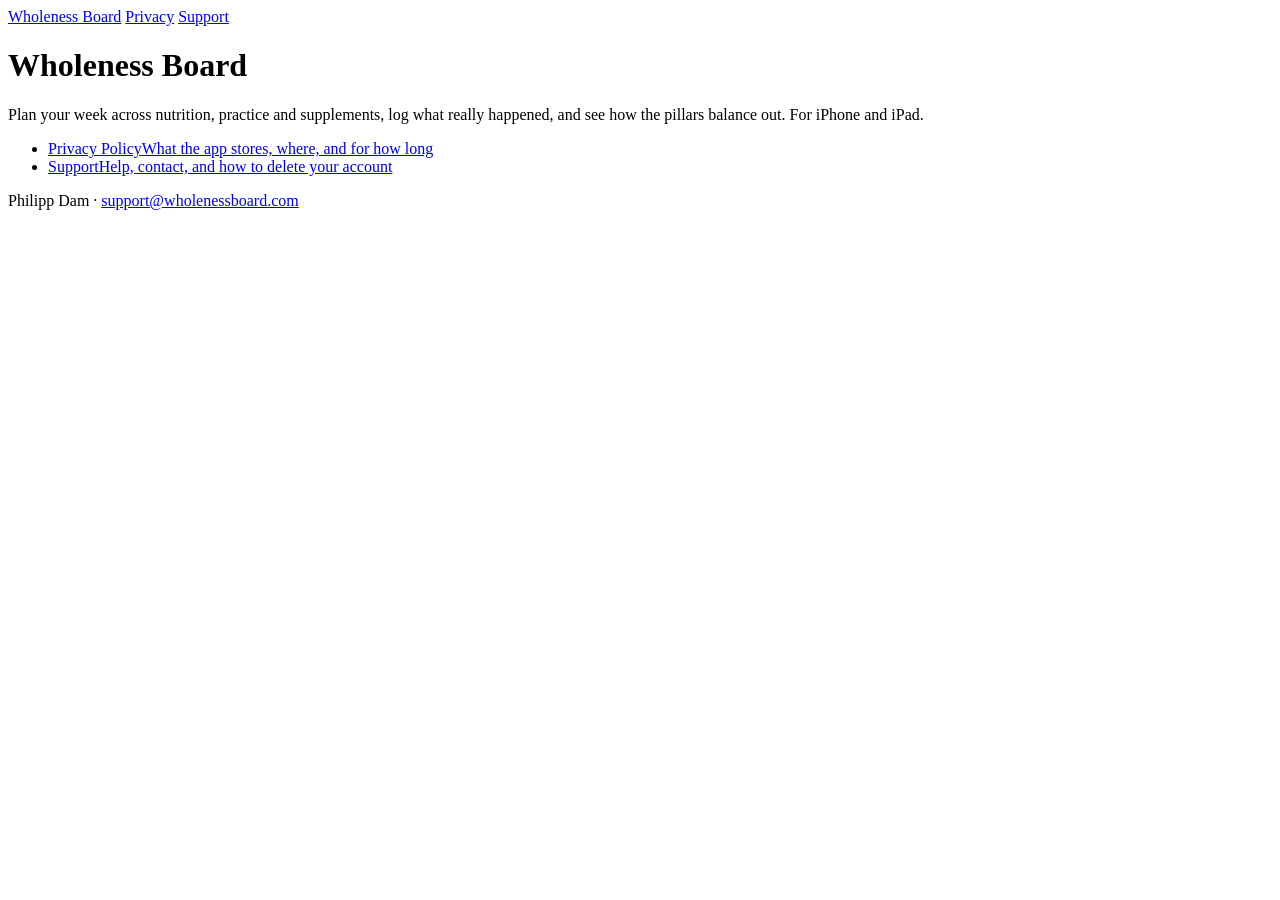
==== index.html @ e7d03c2e "Add index.html" ====
<!doctype html>
<html lang="en">
  <head>
    <meta charset="utf-8" />
    <meta name="viewport" content="width=device-width, initial-scale=1" />
    <title>Wholeness Board</title>
    <meta
      name="description"
      content="Wholeness Board plans your week across nutrition, practice and supplements, and tracks what really happened."
    />
    <link rel="stylesheet" href="style.css" />
  </head>
  <body>
    <main>
      <nav>
        <a href="./">Wholeness Board</a>
        <a href="privacy/">Privacy</a>
        <a href="support/">Support</a>
      </nav>

      <h1>Wholeness Board</h1>
      <p>
        Plan your week across nutrition, practice and supplements, log what really happened, and see
        how the pillars balance out. For iPhone and iPad.
      </p>

      <ul class="links">
        <li>
          <a href="privacy/"
            >Privacy Policy<span>What the app stores, where, and for how long</span></a
          >
        </li>
        <li>
          <a href="support/">Support<span>Help, contact, and how to delete your account</span></a>
        </li>
      </ul>

      <footer>
        Philipp Dam · <a href="mailto:support@wholenessboard.com">support@wholenessboard.com</a>
      </footer>
    </main>
  </body>
</html>
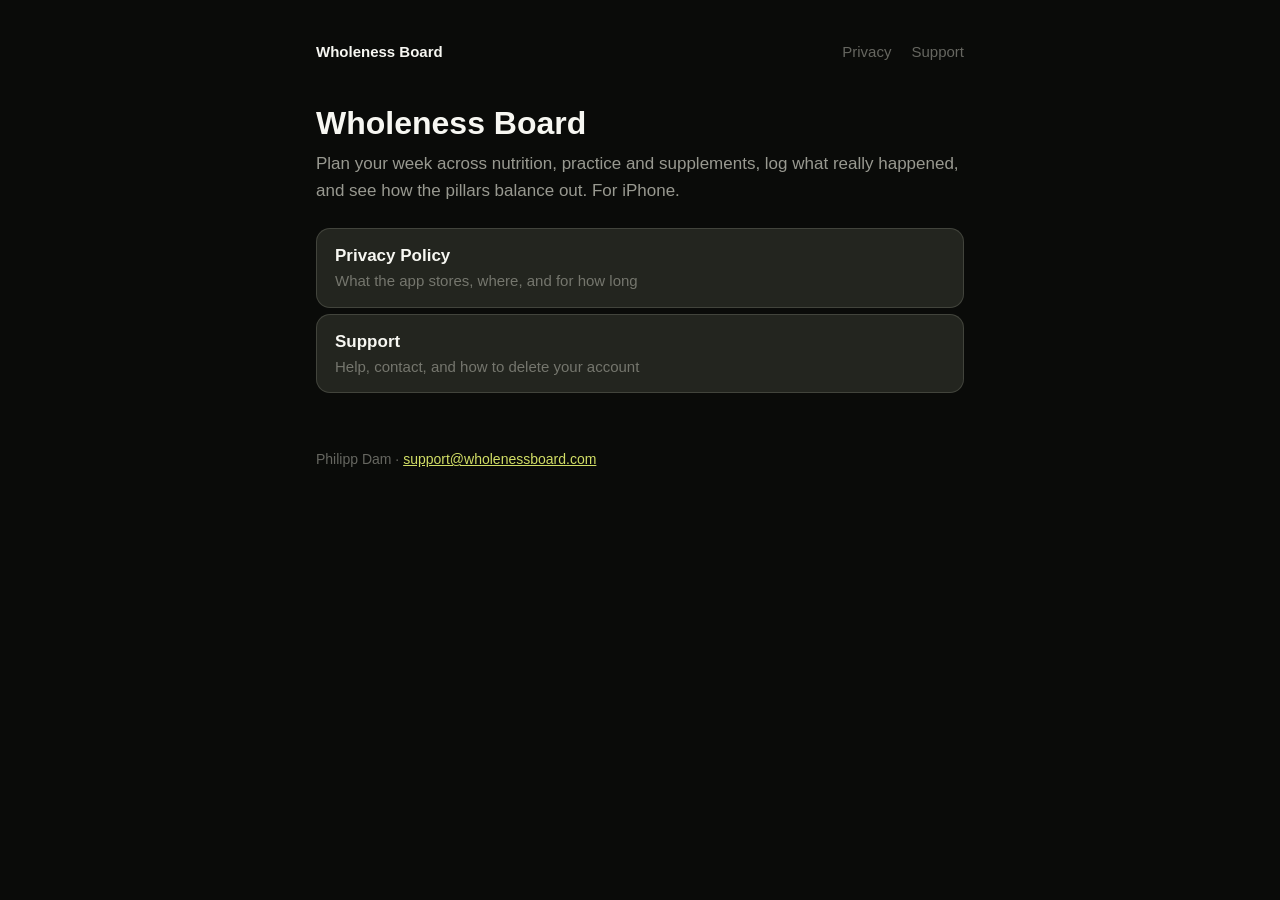
==== commit c4d2ec98: "Say iPhone only" ====
--- a/index.html
+++ b/index.html
@@ -21,7 +21,7 @@
       <h1>Wholeness Board</h1>
       <p>
         Plan your week across nutrition, practice and supplements, log what really happened, and see
-        how the pillars balance out. For iPhone and iPad.
+        how the pillars balance out. For iPhone.
       </p>
 
       <ul class="links">
--- a/style.css
+++ b/style.css
@@ -0,0 +1,151 @@
+/* The app's Olive palette (constants/theme.ts). System fonts only: the pages load nothing from
+   other sites, so opening them sends your IP address to no one but GitHub. */
+:root {
+  --background: #0a0b09;
+  --surface: #23251f;
+  --text-primary: #f7f7f2;
+  --text-secondary: rgba(240, 240, 228, 0.62);
+  --text-muted: rgba(240, 240, 228, 0.4);
+  --border: rgba(255, 255, 235, 0.14);
+  --olive: #b7c44f;
+  --olive-bright: #d2de66;
+  color-scheme: dark;
+}
+
+* {
+  box-sizing: border-box;
+}
+
+html {
+  -webkit-text-size-adjust: 100%;
+}
+
+body {
+  margin: 0;
+  background: var(--background);
+  color: var(--text-secondary);
+  font:
+    17px/1.55 -apple-system,
+    BlinkMacSystemFont,
+    'Segoe UI',
+    Roboto,
+    Helvetica,
+    Arial,
+    sans-serif;
+}
+
+main {
+  max-width: 680px;
+  margin: 0 auto;
+  padding: 40px 16px 64px;
+}
+
+nav {
+  display: flex;
+  gap: 20px;
+  margin-bottom: 40px;
+  font-size: 15px;
+}
+
+nav a {
+  color: var(--text-muted);
+  text-decoration: none;
+}
+
+nav a:first-child {
+  margin-right: auto;
+  color: var(--text-primary);
+  font-weight: 600;
+}
+
+nav a[aria-current='page'] {
+  color: var(--olive-bright);
+}
+
+h1,
+h2,
+h3 {
+  color: var(--text-primary);
+  line-height: 1.25;
+}
+
+h1 {
+  font-size: 32px;
+  margin: 0 0 8px;
+}
+
+h2 {
+  font-size: 21px;
+  margin: 40px 0 8px;
+}
+
+h3 {
+  font-size: 17px;
+  margin: 24px 0 4px;
+}
+
+p,
+ul {
+  margin: 0 0 12px;
+}
+
+ul {
+  padding-left: 22px;
+}
+
+li {
+  margin-bottom: 6px;
+}
+
+strong {
+  color: var(--text-primary);
+  font-weight: 600;
+}
+
+a {
+  color: var(--olive-bright);
+}
+
+.updated {
+  color: var(--text-muted);
+  font-size: 15px;
+  margin-bottom: 28px;
+}
+
+.card {
+  background: var(--surface);
+  border: 1px solid var(--border);
+  border-radius: 14px;
+  padding: 16px 20px 6px;
+  margin: 0 0 12px;
+}
+
+.links {
+  list-style: none;
+  padding: 0;
+  margin-top: 24px;
+}
+
+.links a {
+  display: block;
+  padding: 14px 18px;
+  background: var(--surface);
+  border: 1px solid var(--border);
+  border-radius: 14px;
+  color: var(--text-primary);
+  text-decoration: none;
+  font-weight: 600;
+}
+
+.links span {
+  display: block;
+  color: var(--text-muted);
+  font-weight: 400;
+  font-size: 15px;
+}
+
+footer {
+  margin-top: 56px;
+  color: var(--text-muted);
+  font-size: 14px;
+}
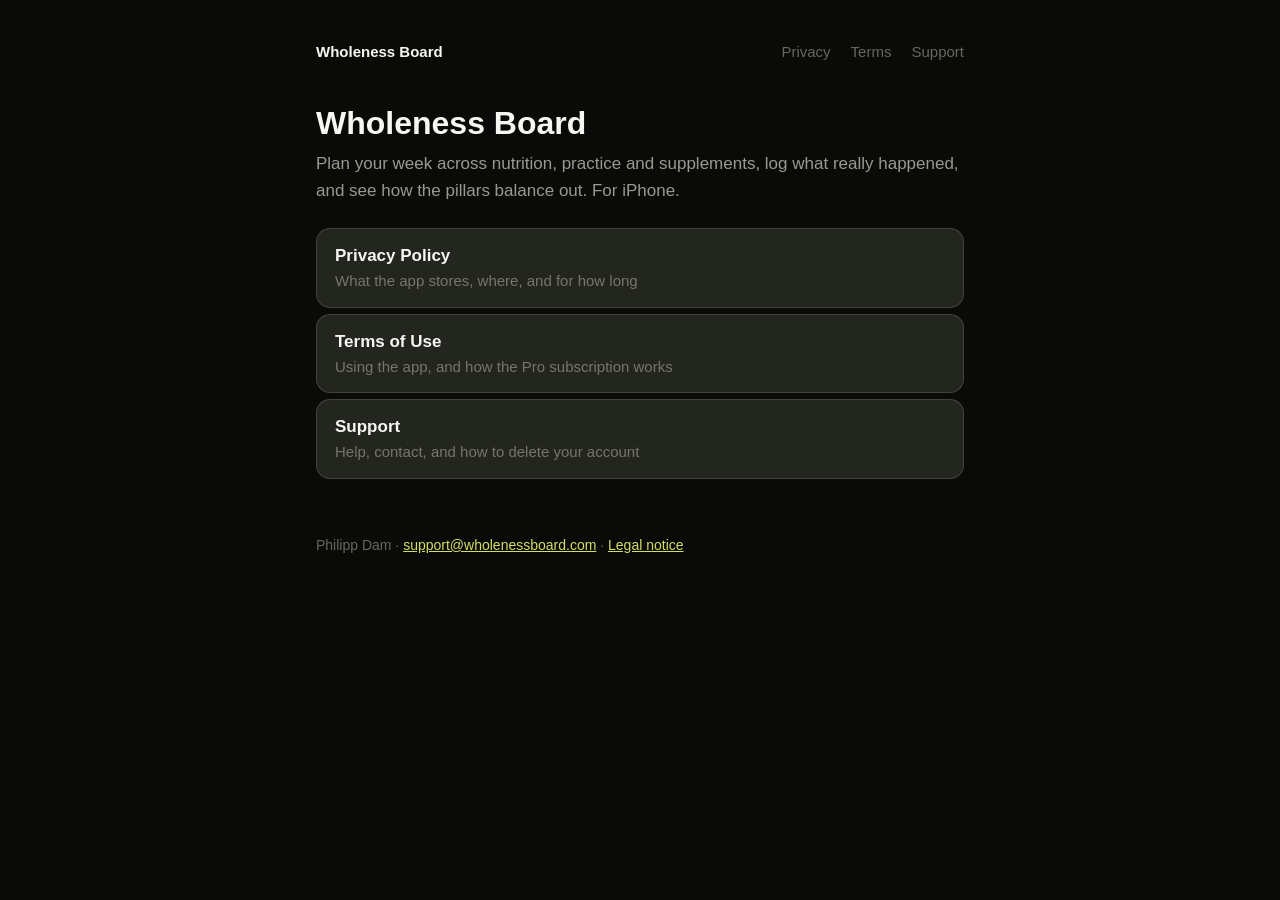
==== commit 1b358d95: "Link the Terms of Use and legal notice from the homepage" ====
--- a/index.html
+++ b/index.html
@@ -15,6 +15,7 @@
       <nav>
         <a href="./">Wholeness Board</a>
         <a href="privacy/">Privacy</a>
+        <a href="terms/">Terms</a>
         <a href="support/">Support</a>
       </nav>
 
@@ -31,12 +32,18 @@
           >
         </li>
         <li>
+          <a href="terms/"
+            >Terms of Use<span>Using the app, and how the Pro subscription works</span></a
+          >
+        </li>
+        <li>
           <a href="support/">Support<span>Help, contact, and how to delete your account</span></a>
         </li>
       </ul>
 
       <footer>
-        Philipp Dam · <a href="mailto:support@wholenessboard.com">support@wholenessboard.com</a>
+        Philipp Dam · <a href="mailto:support@wholenessboard.com">support@wholenessboard.com</a> ·
+        <a href="impressum/">Legal notice</a>
       </footer>
     </main>
   </body>
--- a/style.css
+++ b/style.css
@@ -42,7 +42,8 @@
 
 nav {
   display: flex;
-  gap: 20px;
+  flex-wrap: wrap;
+  gap: 8px 20px;
   margin-bottom: 40px;
   font-size: 15px;
 }
